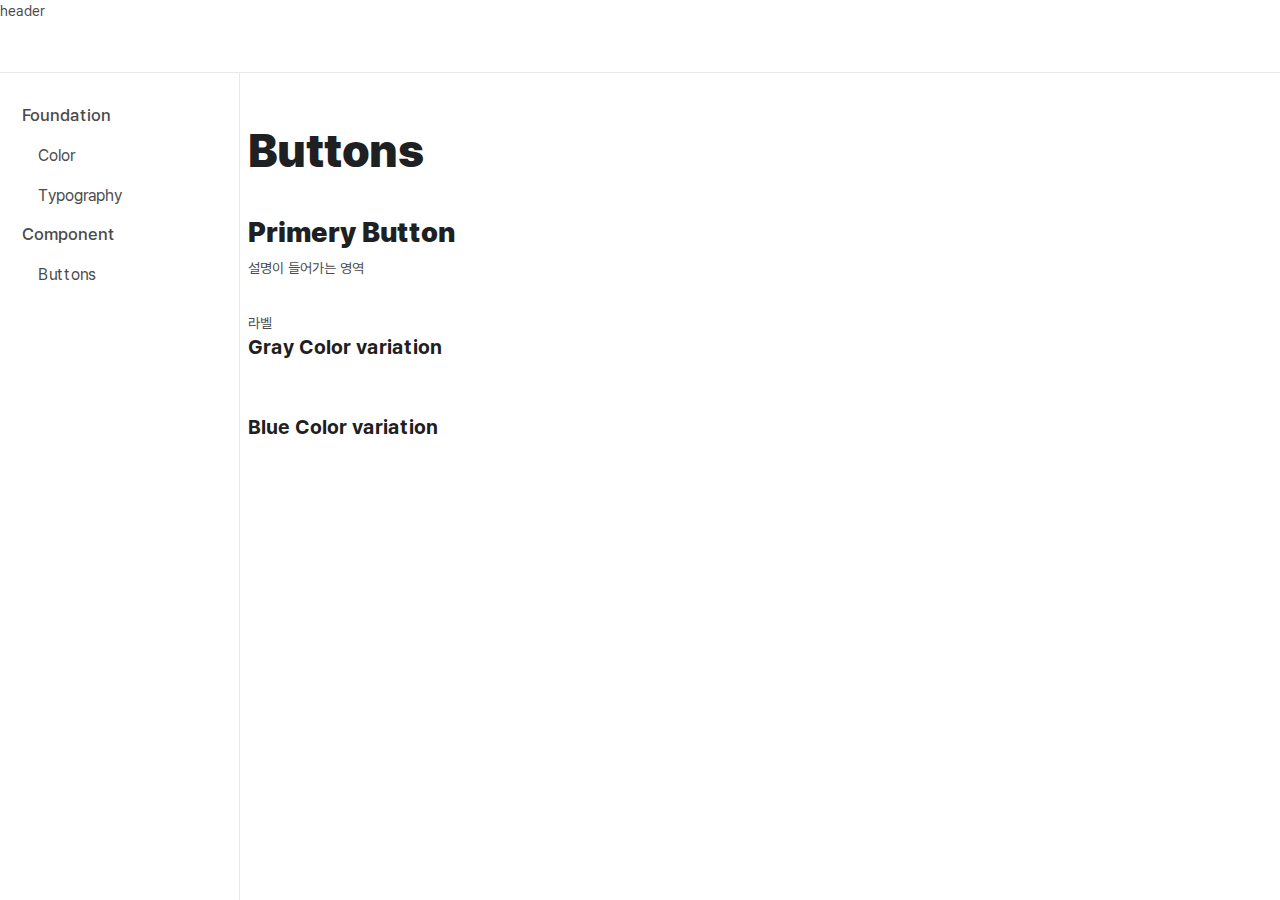
==== buttons.html @ 189aa2c4 "commit" ====
<!DOCTYPE html>
<html lang="UTF-8">

<head>
  <meta charset="UTF-8">
  <meta http-equiv="X-UA-Compatible" content="IE=edge">
  <meta name="viewport" content="width=device-width, initial-scale=1.0">
  <link href="css/style.css" rel="stylesheet">
  <link href="css/main.css" rel="stylesheet">
  <script src="https://code.jquery.com/jquery-3.6.0.min.js"></script>
  <title>Design System</title>
</head>

<body>
  <div class="wrap">
    <div class="container">
      <header>
        header
      </header>
      <div class="content">
        <div class="pageMain">
          <div id="lnb"></div>
          <main>
            <h2 class="display-xlg mb40">Buttons</h2>
            <section>
              <h3 class="h-lg mb12">Primery Button</h3>
              <p class="mb32">설명이 들어가는 영역</p>

              <div>
                <button type="button" class="button">라벨</button>
              </div> 
              
              <div class="mb56">
                <p class="h-xsm mb12">Gray Color variation</p>

              </div>

              <div class="mb56">
                <p class="h-xsm mb12">Blue Color variation</p>

              </div>
            </section>
          </main>
        </div>
        <!--//pageMain-->
      </div>
      <!--//content-->
    </div>
    <!--//container-->
  </div>
  <!--//wrap-->
</body>

<script>
$(function(){
  $("#lnb").load("lnb.html"); 
});
</script>

</html>
---- css/style.css ----
@charset "UTF-8";
body, html {
  height: 100%;
}

body, button, dd, dl, dt, fieldset, form, h1, h2, h3, h4, h5, h6, input, legend, li, ol, p, select, table, td, textarea, th, ul, div {
  margin: 0;
  padding: 0;
  box-sizing: border-box;
}

body, button, input, select, table, textarea {
  font-size: 14px;
  line-height: 170%;
  color: #4B4B4B;
  font-weight: 400;
  font-family: "Pretendard", -apple-system, system-ui, BlinkMacSystemFont, "Segoe UI", "Malgun Gothic", "맑은 고딕", Dotum, "돋움", Roboto, "Helvetica Neue", Arial, sans-serif, "Apple Color Emoji";
}

h1, h2, h3, h4, h5, h6 {
  font-size: inherit;
  line-height: inherit;
}

textarea {
  -webkit-backface-visibility: hidden;
  backface-visibility: hidden;
  background-color: transparent;
  border: 0;
  word-break: keep-all;
  word-wrap: break-word;
}

button, input {
  border-radius: 0;
  border: 0;
}

button {
  background-color: transparent;
}

button:focus {
  outline: none;
}

button:focus-visible {
  outline: 3px solid #BFDEFF;
  border-radius: 4px;
}

fieldset, img {
  border: 0;
}

img {
  max-width: 100%;
  vertical-align: top;
}

ol, ul {
  list-style: none;
}

address, em {
  font-style: normal;
}

a {
  display: inline-block;
  color: inherit;
  text-decoration: none;
  box-sizing: border-box;
}

a:hover {
  color: inherit;
  text-decoration: none;
}

iframe {
  overflow: hidden;
  margin: 0;
  border: 0;
  padding: 0;
  vertical-align: top;
}

mark {
  background-color: transparent;
}

i {
  font-style: normal;
}

span, a, strong {
  display: inline-block;
}

table {
  border-spacing: 0px;
  border-collapse: collapse;
}

:root {
  overflow-wrap: break-word;
}

/* scrollBar */
::-webkit-scrollbar {
  width: 6px;
  height: 6px;
}

::-webkit-scrollbar-thumb {
  background-color: rgba(202, 202, 202, 0.5);
  /* border-radius: 5px; */
}

::-webkit-scrollbar-thumb:hover {
  background: rgba(75, 75, 75, 0.5);
}

::-webkit-scrollbar-button:start:decrement,
::-webkit-scrollbar-button:end:increment {
  display: none;
}

::-webkit-scrollbar:vertical {
  border-left: 1px solid #eee;
  border-right: 1px solid #eee;
}

body::-webkit-scrollbar {
  width: 12px;
  height: 12px;
}

/* input */
[type=checkbox], [type=radio] {
  box-sizing: border-box;
  padding: 0;
}

[type=number]::-webkit-inner-spin-button, [type=number]::-webkit-outer-spin-button {
  height: auto;
}

[type=search] {
  -webkit-appearance: textfield;
  outline-offset: -2px;
}

[type=search]::-webkit-search-decoration {
  -webkit-appearance: none;
}

::-webkit-file-upload-button {
  -webkit-appearance: button;
  font: inherit;
}

input::-ms-clear,
input::-ms-reveal {
  display: none;
}

input::-webkit-search-decoration,
input::-webkit-search-cancel-button,
input::-webkit-search-results-button,
input::-webkit-search-results-decoration {
  display: none;
}

.skip {
  width: 1px;
  height: 1px;
  font-size: 0;
  line-height: 0;
  overflow: hidden;
  visibility: hidden;
  position: absolute;
  left: -9999px;
}

h1, h2 {
  line-height: 130%;
}

@font-face {
  font-family: "Pretendard";
  src: local("Pretendard"), url("../../fonts/Pretendard-Light.woff") format("woff2"), url("../../fonts/Pretendard-Light.woff") format("woff");
  font-weight: 300;
  font-display: swap;
}
@font-face {
  font-family: "Pretendard";
  src: local("Pretendard"), url("../../fonts/Pretendard-Regular.woff2") format("woff2"), url("../../fonts/Pretendard-Regular.woff") format("woff");
  font-weight: 400;
  font-display: swap;
}
@font-face {
  font-family: "Pretendard";
  src: local("Pretendard"), url("../../fonts/Pretendard-Medium.woff2") format("woff2"), url("../../fonts/Pretendard-Medium.woff") format("woff");
  font-weight: 500;
  font-display: swap;
}
@font-face {
  font-family: "Pretendard";
  src: local("Pretendard"), url("../../fonts/Pretendard-Bold.woff2") format("woff2"), url("../../fonts/Pretendard-Bold.woff") format("woff");
  font-weight: 600;
  font-display: swap;
}
@font-face {
  font-family: "Pretendard";
  src: local("Pretendard"), url("../../fonts/Pretendard-Black.woff2") format("woff2"), url("../../fonts/Pretendard-Black.woff") format("woff");
  font-weight: 700;
  font-display: swap;
}
.mb12 {
  margin-bottom: 12px;
}

.mb16 {
  margin-bottom: 16px;
}

.mb24 {
  margin-bottom: 24px;
}

.mb32 {
  margin-bottom: 32px;
}

.mb40 {
  margin-bottom: 40px;
}

.mb48 {
  margin-bottom: 48px;
}

.mb56 {
  margin-bottom: 56px;
}

/* 4.98 */
/* 4.98 */
:root {
  /* text */
  --color-text-100: #1e2021;
  --color-text-200: #242626;
  --color-text-300: #303234;
  --color-text-400: #414344;
  --color-text-500: #505355;
  --color-text-600: #606366;
  --color-text-700: #707478;
  --color-text-800: #808387;
  --color-text-900: #97999d;
  --color-text-info: #0058cc;
  --color-text-error: #dd3e3e;
  --color-text-success: #04855d;
  /* icon */
  --color-ico-100: #1e2021;
  --color-ico-200: #242626;
  --color-ico-300: #303234;
  --color-ico-400: #414344;
  --color-ico-500: #505355;
  --color-ico-600: #606366;
  --color-ico-700: #707478;
  --color-ico-800: #808387;
  --color-ico-900: #97999d;
  --color-ico-info: #0058cc;
  --color-ico-error: #dd3e3e;
  --color-ico-success: #04855d;
  /* bg */
  --color-bg-primary: #0058cc;
  --color-bg-level-1: #f9f9fb;
  --color-bg-level-2: #f6f7fb;
  --color-bg-level-3: #f4f5f6;
  --color-bg-level-4: #f0f1f2;
  --color-bg-level-5: #e6eaed;
  --color-bg-blue-level-1: #f7fcff;
  --color-bg-blue-level-2: #f2f8ff;
  --color-bg-blue-level-3: #edf5ff;
  --color-bg-blue-level-4: #cde6fa;
  /* border */
  --color-border-primary: #0058cc;
  --color-border-level-1: #f6f7fb;
  --color-border-level-2: #f4f5f6;
  --color-border-level-3: #f0f1f2;
  --color-border-level-4: #e6eaed;
  --color-border-level-5: #d5dae0;
  --color-border-level-6: #c5cbd1;
  --color-border-level-7: #b9bdc1;
  --color-btn-primary: #0060e5;
  --color-btn-ghost-hover: #f4f5f6;
}

/*display*/
.display-xlg {
  font-size: 46px;
  font-weight: 700;
  color: var(--color-text-100);
}

.display-lg {
  font-size: 40px;
  font-weight: 700;
  color: var(--color-text-100);
}

.display-md {
  font-size: 36px;
  font-weight: 700;
  color: var(--color-text-100);
}

.display-sm {
  font-size: 34px;
  font-weight: 700;
  color: var(--color-text-100);
}

.display-xsm {
  font-size: 32px;
  font-weight: 700;
  color: var(--color-text-100);
}

/*heading*/
.h-xlg {
  font-size: 30px;
  font-weight: 700;
  color: var(--color-text-100);
}

.h-lg {
  font-size: 28px;
  font-weight: 700;
  color: var(--color-text-100);
}

.h-md {
  font-size: 26px;
  font-weight: 600;
  color: var(--color-text-100);
}

.h-sm {
  font-size: 24px;
  font-weight: 600;
  color: var(--color-text-100);
}

.h-xsm {
  font-size: 20px;
  font-weight: 600;
  color: var(--color-text-100);
}

/*body*/
.body-xlg {
  font-size: 18px;
  font-weight: 400;
  color: var(--color-text-300);
}

.body-lg {
  font-size: 16px;
  font-weight: 400;
  color: var(--color-text-300);
}

.body-md {
  font-size: 15px;
  font-weight: 400;
  color: var(--color-text-300);
}

.body-sm {
  font-size: 14px;
  font-weight: 400;
  color: var(--color-text-300);
}

.body-xsm {
  font-size: 13px;
  font-weight: 400;
  color: var(--color-text-300);
}

/*caption*/
.caption-lg {
  font-size: 14px;
  font-weight: 300;
  color: var(--color-text-900);
}

.caption-md {
  font-size: 13px;
  font-weight: 400;
  color: var(--color-text-600);
}

.caption-sm {
  font-size: 12px;
  font-weight: 400;
  color: var(--color-text-600);
}

.caption-xsm {
  font-size: 11px;
  font-weight: 400;
  color: var(--color-text-600);
}

.btn {
  display: inline-block;
  height: 56px;
  line-height: 56px;
  padding: 0 12px;
  border-radius: 4px;
}

.btn.primary {
  background-color: var(--color-btn-primary);
}

header {
  position: sticky;
  top: 0;
  left: 0;
  width: 100%;
  height: 72px;
  border-bottom: 1px solid var(--color-border-level-4);
  background-color: #fff;
  z-index: 10;
}

.pageMain {
  padding-left: 240px;
  height: 100%;
}

.pageMain .lnb {
  position: fixed;
  bottom: 0;
  left: 0;
  width: 240px;
  height: calc(100vh - 72px);
  border-right: 1px solid var(--color-border-level-4);
  background-color: #fff;
  overflow-y: auto;
}

.pageMain main {
  width: 1024px;
  margin: 0 auto;
  padding: 48px 0 72px;
}

/* table */
.sample-table {
  width: 100%;
}

.sample-table thead th {
  background-color: var(--color-bg-level-2);
}

.sample-table th, .sample-table td {
  padding: 4px 0;
  border-bottom: 1px solid var(--color-border-level-3);
}

.sample-table td {
  text-align: center;
}

.sample-color {
  display: block;
  width: 80px;
  height: 30px;
  border-radius: 4px;
}

.index-navi {
  position: fixed;
  top: 100px;
  left: calc(50% + 696px);
}
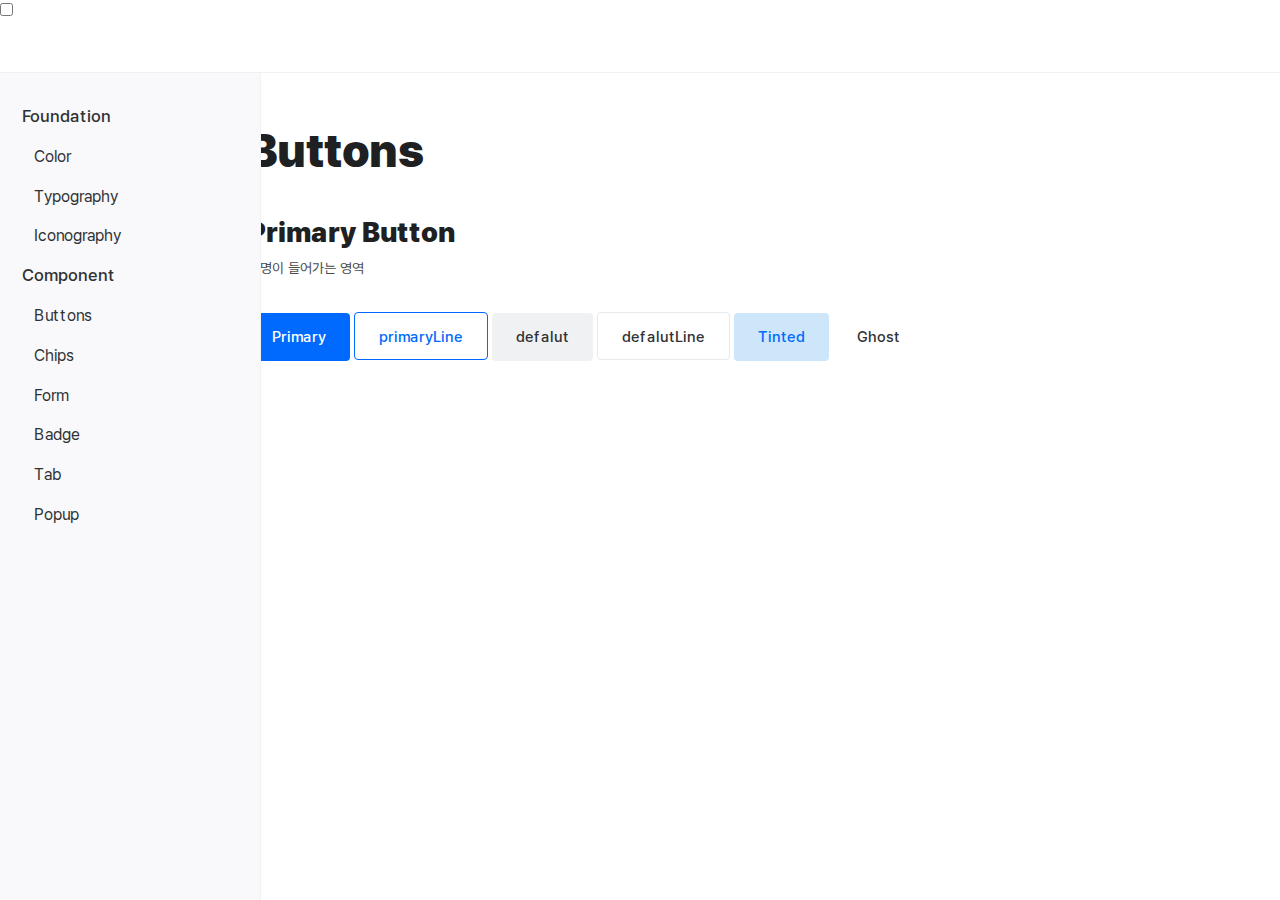
==== commit 351fa839: "commit" ====
--- a/buttons.html
+++ b/buttons.html
@@ -6,41 +6,38 @@
   <meta http-equiv="X-UA-Compatible" content="IE=edge">
   <meta name="viewport" content="width=device-width, initial-scale=1.0">
   <link href="css/style.css" rel="stylesheet">
-  <link href="css/main.css" rel="stylesheet">
   <script src="https://code.jquery.com/jquery-3.6.0.min.js"></script>
   <title>Design System</title>
 </head>
 
 <body>
-  <div class="wrap">
+  <div class="wrap" id="top">
     <div class="container">
-      <header>
-        header
-      </header>
+      <header id="header"></header>
       <div class="content">
         <div class="pageMain">
           <div id="lnb"></div>
+
+        
           <main>
             <h2 class="display-xlg mb40">Buttons</h2>
             <section>
-              <h3 class="h-lg mb12">Primery Button</h3>
+              <h3 class="h-lg mb12">Primary Button</h3>
               <p class="mb32">설명이 들어가는 영역</p>
+              
+              <div>
+                <button type="button" class="btn primary xl">Primary</button>
+                <button type="button" class="btn primaryLine xl">primaryLine</button>                
 
-              <div>
-                <button type="button" class="button">라벨</button>
-              </div> 
-              
-              <div class="mb56">
-                <p class="h-xsm mb12">Gray Color variation</p>
-
-              </div>
-
-              <div class="mb56">
-                <p class="h-xsm mb12">Blue Color variation</p>
-
+                <button type="button" class="btn defalut xl">defalut</button>
+                <button type="button" class="btn defalutLine xl">defalutLine</button>
+                
+                <button type="button" class="btn tinted xl">Tinted</button>
+                <button type="button" class="btn ghost xl">Ghost</button>
               </div>
             </section>
           </main>
+
         </div>
         <!--//pageMain-->
       </div>
@@ -51,10 +48,7 @@
   <!--//wrap-->
 </body>
 
-<script>
-$(function(){
-  $("#lnb").load("lnb.html"); 
-});
-</script>
+
+<script src="/js/common.js"></script>
 
 </html>--- a/css/style.css
+++ b/css/style.css
@@ -248,7 +248,9 @@
 
 /* 4.98 */
 /* 4.98 */
-:root {
+:root, :root[color-theme=light] {
+  --color-white:#fff;
+  --color-black:#000;
   /* text */
   --color-text-100: #1e2021;
   --color-text-200: #242626;
@@ -259,6 +261,7 @@
   --color-text-700: #707478;
   --color-text-800: #808387;
   --color-text-900: #97999d;
+  --color-text-primary: #006aff;
   --color-text-info: #0058cc;
   --color-text-error: #dd3e3e;
   --color-text-success: #04855d;
@@ -276,27 +279,107 @@
   --color-ico-error: #dd3e3e;
   --color-ico-success: #04855d;
   /* bg */
+  --color-bg-surface: #ffffff;
   --color-bg-primary: #0058cc;
   --color-bg-level-1: #f9f9fb;
   --color-bg-level-2: #f6f7fb;
   --color-bg-level-3: #f4f5f6;
   --color-bg-level-4: #f0f1f2;
   --color-bg-level-5: #e6eaed;
+  --color-bg-level-6: #d5dae0;
   --color-bg-blue-level-1: #f7fcff;
   --color-bg-blue-level-2: #f2f8ff;
   --color-bg-blue-level-3: #edf5ff;
   --color-bg-blue-level-4: #cde6fa;
+  --color-bg-blue-level-5: #bbdefa;
   /* border */
   --color-border-primary: #0058cc;
-  --color-border-level-1: #f6f7fb;
-  --color-border-level-2: #f4f5f6;
-  --color-border-level-3: #f0f1f2;
-  --color-border-level-4: #e6eaed;
-  --color-border-level-5: #d5dae0;
-  --color-border-level-6: #c5cbd1;
-  --color-border-level-7: #b9bdc1;
-  --color-btn-primary: #0060e5;
-  --color-btn-ghost-hover: #f4f5f6;
+  --color-border-level-1: #f9f9fb;
+  --color-border-level-2: #f6f7fb;
+  --color-border-level-3: #f4f5f6;
+  --color-border-level-4: #f0f1f2;
+  --color-border-level-5: #e6eaed;
+  --color-border-level-6: #d5dae0;
+  --color-border-level-7: #c5cbd1;
+  --color-btn-primary-bg: #006aff;
+  --color-btn-primary-hover: #0060e5;
+  --color-btn-primaryLine-border: #006aff;
+  --color-btn-primaryLine-text: #006aff;
+  --color-btn-defalut-bg: var(--color-bg-level-4);
+  --color-btn-defalut-hover: var(--color-bg-level-5);
+  --color-btn-defalutLine-border: var(--color-border-level-5);
+  --color-btn-defalutLine-hover: var(--color-bg-level-4);
+  --color-btn-tinted-bg: var(--color-bg-blue-level-4);
+  --color-btn-tinted-text: var(--color-text-primary);
+  --color-btn-tinted-hover: var(--color-bg-blue-level-5);
+  --color-btn-ghost-hover: var(--color-bg-level-4);
+}
+
+:root[color-theme=dark] {
+  --color-white:#000;
+  --color-black:#fff;
+  /* text */
+  --color-text-100: #f9f9fb;
+  --color-text-200: #f6f7fb;
+  --color-text-300: #f4f5f6;
+  --color-text-400: #f0f1f2;
+  --color-text-500: #e6eaed;
+  --color-text-600: #d5dae0;
+  --color-text-700: #c5cbd1;
+  --color-text-800: #b9bdc1;
+  --color-text-900: #abaeb2;
+  --color-text-primary: #006aff;
+  --color-text-info: #0058cc;
+  --color-text-error: #dd3e3e;
+  --color-text-success: #04855d;
+  /* icon */
+  --color-ico-100: #f9f9fb;
+  --color-ico-200: #f6f7fb;
+  --color-ico-300: #f4f5f6;
+  --color-ico-400: #f0f1f2;
+  --color-ico-500: #e6eaed;
+  --color-ico-600: #d5dae0;
+  --color-ico-700: #c5cbd1;
+  --color-ico-800: #b9bdc1;
+  --color-ico-900: #abaeb2;
+  --color-ico-info: #0058cc;
+  --color-ico-error: #dd3e3e;
+  --color-ico-success: #04855d;
+  /* bg */
+  --color-bg-primary: #0058cc;
+  --color-bg-surface: #1e2021;
+  --color-bg-level-1: #242626;
+  --color-bg-level-2: #303234;
+  --color-bg-level-3: #414344;
+  --color-bg-level-4: #505355;
+  --color-bg-level-5: #606366;
+  --color-bg-level-6: #707478;
+  --color-bg-blue-level-1: #f7fcff;
+  --color-bg-blue-level-2: #f2f8ff;
+  --color-bg-blue-level-3: #edf5ff;
+  --color-bg-blue-level-4: #cde6fa;
+  --color-bg-blue-level-5: #bbdefa;
+  /* border */
+  --color-border-primary: #0058cc;
+  --color-border-level-1: #1e2021;
+  --color-border-level-2: #242626;
+  --color-border-level-3: #303234;
+  --color-border-level-4: #414344;
+  --color-border-level-5: #505355;
+  --color-border-level-6: #606366;
+  --color-border-level-7: #707478;
+  --color-btn-primary-bg: #80C6FF;
+  --color-btn-primary-hover: #0060e5;
+  --color-btn-primaryLine-border: #80C6FF;
+  --color-btn-primaryLine-text: #80C6FF;
+  --color-btn-defalut-bg: var(--color-bg-level-4);
+  --color-btn-defalut-hover: var(--color-bg-level-5);
+  --color-btn-defalutLine-border: var(--color-border-level-5);
+  --color-btn-defalutLine-hover: var(--color-bg-level-4);
+  --color-btn-tinted-bg: var(--color-bg-blue-level-4);
+  --color-btn-tinted-text: var(--color-text-primary);
+  --color-btn-tinted-hover: var(--color-bg-blue-level-5);
+  --color-btn-ghost-hover: var(--color-bg-level-4);
 }
 
 /*display*/
@@ -418,15 +501,92 @@
 }
 
 .btn {
-  display: inline-block;
-  height: 56px;
-  line-height: 56px;
-  padding: 0 12px;
   border-radius: 4px;
+  cursor: pointer;
+  color: var(--color-text-300);
+}
+
+.btn.xl {
+  height: 48px;
+  line-height: 48px;
+  font-size: 15px;
+  font-weight: 500;
+  padding: 0 24px;
+}
+
+.btn.l {
+  height: 40;
+  line-height: 40px;
+  font-size: 15px;
+  padding: 0 20px;
+}
+
+.btn.m {
+  height: 36px;
+  line-height: 36px;
+  font-size: 14px;
+  padding: 0 20px;
+}
+
+.btn.s {
+  height: 32px;
+  line-height: 32px;
+  font-size: 14px;
+  padding: 0 20px;
+}
+
+.btn.xs {
+  height: 24px;
+  line-height: 24px;
+  font-size: 13px;
+  padding: 0 16px;
 }
 
 .btn.primary {
-  background-color: var(--color-btn-primary);
+  background-color: var(--color-btn-primary-bg);
+  color: var(--color-white);
+}
+
+.btn.primary:hover {
+  background-color: var(--color-btn-primary-hover);
+}
+
+.btn.primaryLine {
+  border: 1px solid var(--color-btn-primaryLine-border);
+  color: var(--color-btn-primaryLine-text);
+}
+
+.btn.defalut {
+  background-color: var(--color-btn-defalut-bg);
+}
+
+.btn.defalut:hover {
+  background-color: var(--color-btn-defalut-hover);
+}
+
+.btn.defalutLine {
+  border: 1px solid var(--color-btn-defalutLine-border);
+}
+
+.btn.defalutLine:hover {
+  background-color: var(--color-btn-defalutLine-hover);
+}
+
+.btn.tinted {
+  background-color: var(--color-btn-tinted-bg);
+  color: var(--color-btn-tinted-text);
+}
+
+.btn.tinted:hover {
+  background-color: var(--color-btn-tinted-hover);
+}
+
+.btn.ghost:hover {
+  background-color: var(--color-btn-ghost-hover);
+}
+
+body {
+  background-color: var(--color-bg-surface);
 }
 
 header {
@@ -445,17 +605,6 @@
   height: 100%;
 }
 
-.pageMain .lnb {
-  position: fixed;
-  bottom: 0;
-  left: 0;
-  width: 240px;
-  height: calc(100vh - 72px);
-  border-right: 1px solid var(--color-border-level-4);
-  background-color: #fff;
-  overflow-y: auto;
-}
-
 .pageMain main {
   width: 1024px;
   margin: 0 auto;
